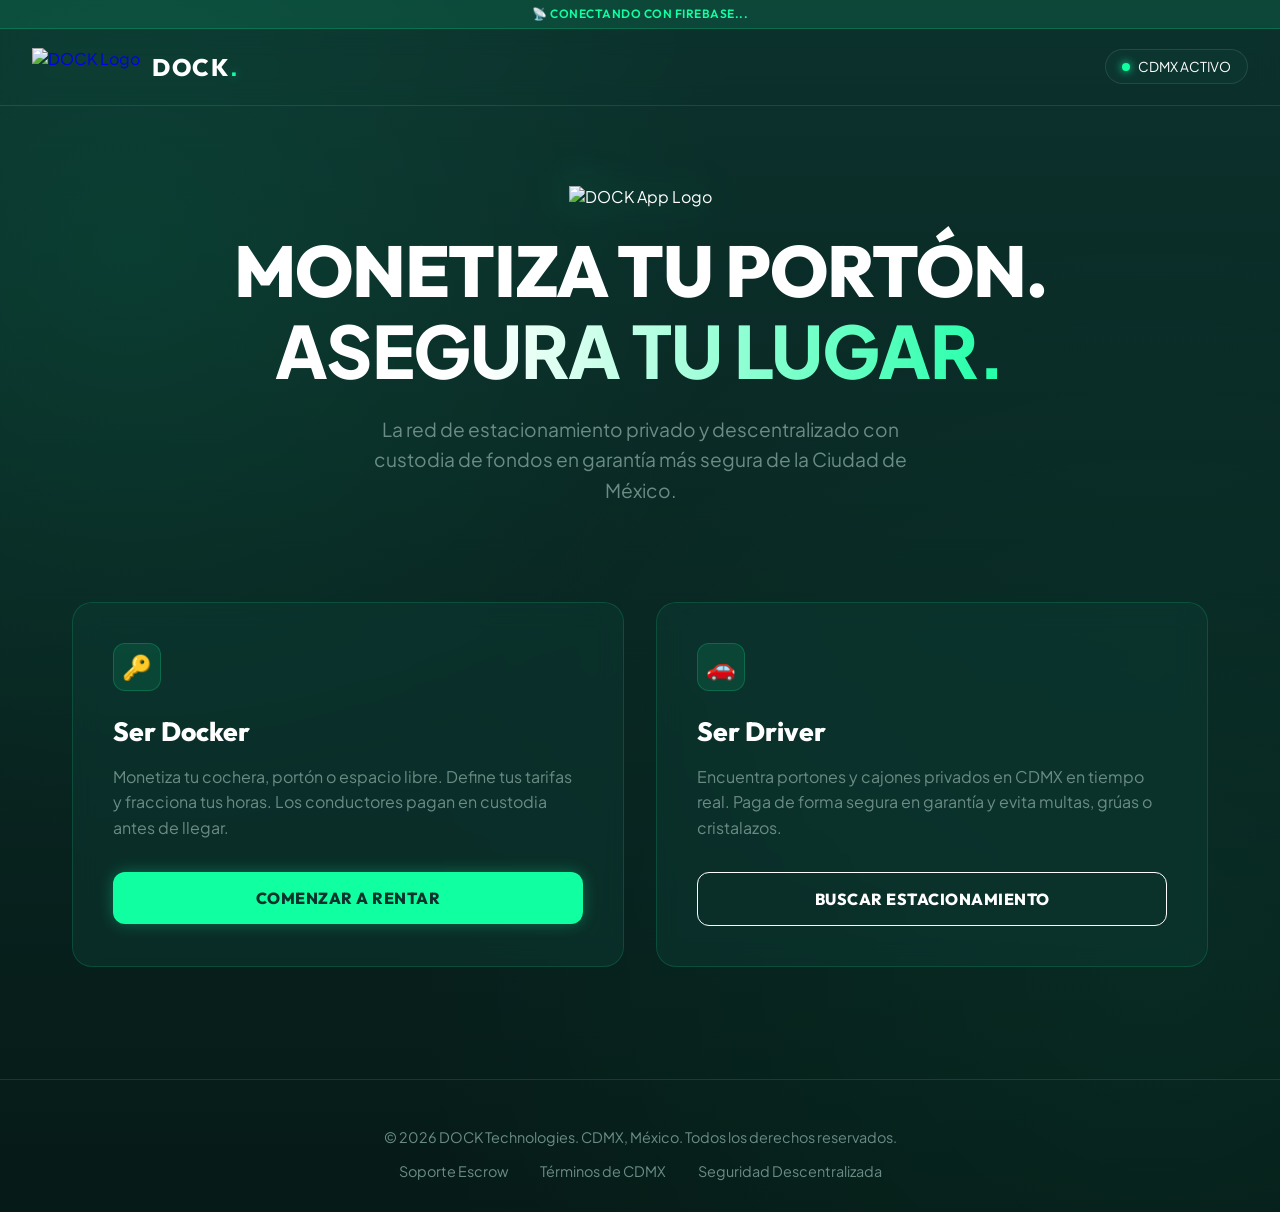
==== index.html @ d96c1703 "Add files via upload" ====
<!DOCTYPE html>
<html lang="es">
<head>
  <meta charset="UTF-8">
  <meta name="viewport" content="width=device-width, initial-scale=1.0">
  <title>DOCK - Monetiza tu portón. Asegura tu lugar.</title>
  <link rel="stylesheet" href="style.css">
  <link rel="icon" type="image/png" href="https://imgur.com/uaVmfzb.png">
  <meta name="description" content="DOCK es la plataforma escrow de estacionamiento privado en la CDMX. Renta tu cochera o encuentra un lugar seguro al instante.">
</head>
<body>
  <!-- Firebase Database Status Banner -->
  <div class="db-status-banner" id="dbStatusBanner">
    📡 CONECTANDO CON FIREBASE...
  </div>

  <header>
    <a href="#" class="logo-container">
      <img src="https://imgur.com/uaVmfzb.png" alt="DOCK Logo" class="logo-img">
      <span class="logo-text">DOCK<span>.</span></span>
    </a>
    <div class="nav-user">
      <div class="user-badge">
        <span class="badge-dot"></span>
        <span>CDMX ACTIVO</span>
      </div>
    </div>
  </header>

  <section class="hero">
    <img src="https://imgur.com/aBwA2YJ.png" alt="DOCK App Logo" class="hero-logo">
    <h1>Monetiza tu portón. <span>Asegura tu lugar.</span></h1>
    <p>La red de estacionamiento privado y descentralizado con custodia de fondos en garantía más segura de la Ciudad de México.</p>
  </section>

  <main class="container">
    <div class="grid-2">
      <!-- Docker Card -->
      <div class="card" onclick="openAuth('docker')">
        <div class="role-icon">🔑</div>
        <h2 class="card-title">Ser Docker</h2>
        <p class="card-desc">Monetiza tu cochera, portón o espacio libre. Define tus tarifas y fracciona tus horas. Los conductores pagan en custodia antes de llegar.</p>
        <button class="btn btn-primary">Comenzar a Rentar</button>
      </div>

      <!-- Driver Card -->
      <div class="card" onclick="openAuth('driver')">
        <div class="role-icon">🚗</div>
        <h2 class="card-title">Ser Driver</h2>
        <p class="card-desc">Encuentra portones y cajones privados en CDMX en tiempo real. Paga de forma segura en garantía y evita multas, grúas o cristalazos.</p>
        <button class="btn btn-secondary">Buscar Estacionamiento</button>
      </div>
    </div>
  </main>

  <!-- Auth Gateway Modal -->
  <div class="auth-overlay" id="authOverlay">
    <div class="auth-modal">
      <button class="close-modal" onclick="closeAuth()">&times;</button>
      <div style="text-align: center; margin-bottom: 1.5rem;">
        <img src="https://imgur.com/uaVmfzb.png" alt="DOCK Logo" style="height: 50px; margin-bottom: 0.5rem;">
        <h2 style="font-weight: 800; text-transform: uppercase; letter-spacing: 1px; font-size: 1.5rem;">Terminal DOCK</h2>
        <p style="color: var(--gray); font-size: 0.85rem; margin-top: 0.25rem;" id="authRoleText">Únete a la red descentralizada de CDMX</p>
      </div>
      
      <form id="authForm" onsubmit="handleAuth(event)">
        <div class="form-group">
          <label class="form-label" for="userPhone">Número de Teléfono (10 dígitos)</label>
          <input class="form-input" type="tel" id="userPhone" placeholder="Ej. 5512345678" pattern="[0-9]{10}" required>
          <p style="font-size: 0.75rem; color: var(--gray); margin-top: 0.25rem;">Servirá como identificador único de cuenta en Firestore.</p>
        </div>

        <div class="form-group">
          <label class="form-label" for="userName">Nombre Completo</label>
          <input class="form-input" type="text" id="userName" placeholder="Ej. Luis Roberto" required>
        </div>

        <button type="submit" class="btn btn-primary" id="submitBtn">Acceder a la Red</button>
      </form>
      
      <div class="legal-card" style="margin-top: 1.5rem; padding: 1rem; border-color: rgba(255,255,255,0.1); background: rgba(255,255,255,0.02);">
        <p class="legal-text" style="font-size: 0.75rem; color: var(--gray); line-height: 1.4;">
          Al registrarte, confirmas conocer y aceptar las directrices de retiro de vehículos por grúa CDMX tras el límite estricto de 10 minutos de tolerancia.
        </p>
      </div>
    </div>
  </div>

  <footer>
    <p>&copy; 2026 DOCK Technologies. CDMX, México. Todos los derechos reservados.</p>
    <div class="footer-links">
      <a href="#" class="footer-link">Soporte Escrow</a>
      <a href="#" class="footer-link">Términos de CDMX</a>
      <a href="#" class="footer-link">Seguridad Descentralizada</a>
    </div>
  </footer>

  <!-- Firebase Scripts (Modular SDK v10 via CDN) -->
  <script type="module">
    import { db } from "./firebase-config.js";
    import { doc, getDoc, setDoc, serverTimestamp } from "https://www.gstatic.com/firebasejs/10.8.0/firebase-firestore.js";

    let isMock = false;

    // Test configuration values
    try {
      if (!db || !db.app || db.app.options.apiKey === "YOUR_API_KEY_HERE") {
        throw new Error("No configured keys");
      }
      document.getElementById('dbStatusBanner').innerText = "📡 CONECTADO A FIRESTORE (gowash-5e31a)";
      document.getElementById('dbStatusBanner').style.background = "rgba(15, 255, 161, 0.1)";
      document.getElementById('dbStatusBanner').style.color = "var(--neon)";
    } catch (err) {
      setupMockFirestore();
    }

    // --- FIRESTORE MOCK SYSTEM FOR LOCALHOST / GITHUB PAGES ---
    function setupMockFirestore() {
      isMock = true;
      document.getElementById('dbStatusBanner').innerText = "⚡ MODO SIMULADOR LOCAL (LocalStorage fallback)";
      document.getElementById('dbStatusBanner').className = "db-status-banner mock";

      // Mock DB methods matching modular Firestore SDK
      window.mockFirestore = {
        getDoc: async (docRef) => {
          const key = `mock_fs_${docRef.path}`;
          const val = localStorage.getItem(key);
          return {
            exists: () => !!val,
            data: () => val ? JSON.parse(val) : null
          };
        },
        setDoc: async (docRef, data) => {
          const key = `mock_fs_${docRef.path}`;
          localStorage.setItem(key, JSON.stringify(data));
          return true;
        }
      };
    }

    // Check existing session on load
    window.addEventListener("DOMContentLoaded", () => {
      const activeUser = localStorage.getItem("dock_phone");
      const activeRole = localStorage.getItem("dock_role");
      if (activeUser && activeRole) {
        redirectToDashboard(activeRole);
      }
    });

    let selectedRole = '';

    window.openAuth = function(role) {
      selectedRole = role;
      document.getElementById('authOverlay').style.display = 'flex';
      
      const roleText = document.getElementById('authRoleText');
      if (role === 'docker') {
        roleText.innerText = 'Ser Docker: Ingresa tu información para configurar tus espacios';
      } else {
        roleText.innerText = 'Ser Driver: Ingresa tu información para estacionar con custodia';
      }
    }

    window.closeAuth = function() {
      document.getElementById('authOverlay').style.display = 'none';
    }

    window.handleAuth = async function(event) {
      event.preventDefault();
      const phone = document.getElementById('userPhone').value.trim();
      const name = document.getElementById('userName').value.trim();

      if (!phone || phone.length !== 10) {
        alert("El número de teléfono debe tener exactamente 10 dígitos.");
        return;
      }

      const docPath = `usuarios/${phone}`;
      
      try {
        let userData;

        if (!isMock) {
          const docRef = doc(db, "usuarios", phone);
          const docSnap = await getDoc(docRef);
          
          if (docSnap.exists()) {
            userData = docSnap.data();
          } else {
            // For new users, save both flags as true for easy dual-role testing
            userData = {
              nombre: name,
              phone: phone,
              isDocker: true,
              isDriver: true,
              createdAt: serverTimestamp()
            };
            await setDoc(docRef, userData);
          }
        } else {
          const docRef = { path: docPath };
          const docSnap = await window.mockFirestore.getDoc(docRef);
          
          if (docSnap.exists()) {
            userData = docSnap.data();
          } else {
            userData = {
              nombre: name,
              phone: phone,
              isDocker: true,
              isDriver: true,
              createdAt: Date.now()
            };
            await window.mockFirestore.setDoc(docRef, userData);
          }
        }

        // Store configuration in local session
        localStorage.setItem("dock_phone", userData.phone);
        localStorage.setItem("dock_username", userData.nombre);
        localStorage.setItem("dock_role", selectedRole);
        localStorage.setItem("dock_user_isDocker", userData.isDocker ? "true" : "false");
        localStorage.setItem("dock_user_isDriver", userData.isDriver ? "true" : "false");

        redirectToDashboard(selectedRole);

      } catch (err) {
        console.error("Auth error: ", err);
        alert("Error de red o conexión al iniciar sesión. Revisa tu consola.");
      }
    }

    function redirectToDashboard(role) {
      if (role === 'docker') {
        window.location.href = 'docker-dashboard.html';
      } else {
        window.location.href = 'driver-dashboard.html';
      }
    }
  </script>
</body>
</html>
---- style.css ----
@import url('https://fonts.googleapis.com/css2?family=Outfit:wght@300;400;600;800&family=Plus+Jakarta+Sans:wght@300;400;600;800&family=Share+Tech+Mono&display=swap');

:root {
  --bg: #0c322d;
  --bg-rgb: 12, 50, 45;
  --neon: #0fffa1;
  --neon-rgb: 15, 255, 161;
  --white: #ffffff;
  --white-rgb: 255, 255, 255;
  --gray: #6b8c85;
  --error: #ff4a4a;
}

* {
  box-sizing: border-box;
  margin: 0;
  padding: 0;
  font-family: 'Plus Jakarta Sans', 'Outfit', sans-serif;
  -webkit-font-smoothing: antialiased;
}

body {
  background-color: var(--bg);
  background-image: 
    radial-gradient(circle at 10% 20%, rgba(15, 255, 161, 0.08) 0%, transparent 40%),
    radial-gradient(circle at 90% 80%, rgba(15, 255, 161, 0.05) 0%, transparent 50%),
    linear-gradient(rgba(12, 50, 45, 0.95), rgba(6, 26, 23, 0.99));
  color: var(--white);
  min-height: 100vh;
  display: flex;
  flex-direction: column;
  overflow-x: hidden;
}

/* Header & Navigation */
header {
  padding: 1.2rem 2rem;
  display: flex;
  justify-content: space-between;
  align-items: center;
  border-bottom: 1px solid rgba(255, 255, 255, 0.1);
  backdrop-filter: blur(12px);
  -webkit-backdrop-filter: blur(12px);
  position: sticky;
  top: 0;
  z-index: 100;
}

.logo-container {
  display: flex;
  align-items: center;
  gap: 0.75rem;
  text-decoration: none;
}

.logo-img {
  height: 38px;
  width: auto;
}

.logo-text {
  font-size: 1.5rem;
  font-weight: 800;
  letter-spacing: 1.5px;
  color: var(--white);
  text-transform: uppercase;
  font-family: 'Outfit', sans-serif;
}

.logo-text span {
  color: var(--neon);
  text-shadow: 0 0 10px rgba(15, 255, 161, 0.5);
}

.nav-user {
  display: flex;
  align-items: center;
  gap: 1.2rem;
}

/* Role Switch Toggle UI */
.role-switch-container {
  display: flex;
  background: rgba(255, 255, 255, 0.05);
  border: 1px solid rgba(255, 255, 255, 0.1);
  border-radius: 50px;
  padding: 0.2rem;
  align-items: center;
}

.role-switch-btn {
  background: transparent;
  border: none;
  color: var(--gray);
  padding: 0.4rem 1.2rem;
  border-radius: 50px;
  font-size: 0.85rem;
  font-weight: 600;
  cursor: pointer;
  transition: all 0.2s ease;
  font-family: 'Outfit', sans-serif;
}

.role-switch-btn.active {
  background: var(--neon);
  color: var(--bg);
  box-shadow: 0 0 10px rgba(15, 255, 161, 0.3);
}

.user-badge {
  background: rgba(15, 60, 54, 0.45);
  border: 1px solid rgba(255, 255, 255, 0.1);
  padding: 0.5rem 1rem;
  border-radius: 50px;
  font-size: 0.85rem;
  display: flex;
  align-items: center;
  gap: 0.5rem;
}

.badge-dot {
  width: 8px;
  height: 8px;
  background-color: var(--neon);
  border-radius: 50%;
  box-shadow: 0 0 8px var(--neon);
}

.logout-btn {
  background: transparent;
  border: 1px solid var(--error);
  color: var(--error);
  padding: 0.5rem 1rem;
  border-radius: 50px;
  cursor: pointer;
  font-size: 0.85rem;
  transition: all 0.2s ease;
}

.logout-btn:hover {
  background: var(--error);
  color: var(--white);
  box-shadow: 0 0 10px rgba(255, 74, 74, 0.4);
}

/* Firebase Database Status Banner */
.db-status-banner {
  background: rgba(15, 255, 161, 0.1);
  border-bottom: 1px solid rgba(15, 255, 161, 0.2);
  text-align: center;
  font-size: 0.75rem;
  padding: 0.4rem;
  font-weight: 600;
  color: var(--neon);
  letter-spacing: 0.5px;
  font-family: 'Outfit', sans-serif;
}

.db-status-banner.mock {
  background: rgba(255, 255, 255, 0.05);
  border-bottom: 1px solid rgba(255, 255, 255, 0.1);
  color: var(--gray);
}

/* Hero Section */
.hero {
  padding: 5rem 2rem 3rem;
  text-align: center;
  max-width: 900px;
  margin: 0 auto;
}

.hero-logo {
  width: 110px;
  height: auto;
  margin-bottom: 1.5rem;
  filter: drop-shadow(0 0 20px rgba(15, 255, 161, 0.3));
  animation: float 4s ease-in-out infinite;
}

@keyframes float {
  0%, 100% { transform: translateY(0); }
  50% { transform: translateY(-8px); }
}

.hero h1 {
  font-size: 3.5rem;
  font-weight: 800;
  line-height: 1.1;
  margin-bottom: 1.5rem;
  text-transform: uppercase;
  letter-spacing: -1px;
  font-family: 'Outfit', sans-serif;
}

.hero h1 span {
  display: block;
  background: linear-gradient(90deg, var(--white) 30%, var(--neon) 100%);
  -webkit-background-clip: text;
  -webkit-text-fill-color: transparent;
}

.hero p {
  color: var(--gray);
  font-size: 1.2rem;
  max-width: 600px;
  margin: 0 auto 3rem;
  line-height: 1.6;
}

/* Container & Grid Layout */
.container {
  max-width: 1200px;
  margin: 0 auto;
  padding: 0 2rem 4rem;
  width: 100%;
}

.grid-2 {
  display: grid;
  grid-template-columns: repeat(auto-fit, minmax(320px, 1fr));
  gap: 2rem;
  margin-bottom: 3rem;
}

/* Premium Dark Glassmorphism Bento Card */
.card, .bento-card {
  background: rgba(15, 60, 54, 0.45);
  backdrop-filter: blur(12px);
  -webkit-backdrop-filter: blur(12px);
  border: 1px solid rgba(15, 255, 161, 0.15);
  border-radius: 20px;
  padding: 2.5rem;
  transition: transform 0.3s cubic-bezier(0.16, 1, 0.3, 1), border-color 0.3s ease, box-shadow 0.3s ease;
  position: relative;
  overflow: hidden;
}

.card:hover {
  transform: translateY(-6px);
  border-color: var(--neon);
  box-shadow: 0 12px 30px rgba(15, 255, 161, 0.1);
}

.card-title {
  font-size: 1.65rem;
  font-weight: 800;
  margin-bottom: 1rem;
  display: flex;
  align-items: center;
  gap: 0.75rem;
  font-family: 'Outfit', sans-serif;
}

.card-desc {
  color: var(--gray);
  line-height: 1.6;
  margin-bottom: 2rem;
  font-size: 1.0rem;
}

/* Onboarding Roles Icons */
.role-icon {
  width: 48px;
  height: 48px;
  background: rgba(15, 255, 161, 0.1);
  border: 1px solid rgba(15, 255, 161, 0.2);
  border-radius: 12px;
  display: flex;
  align-items: center;
  justify-content: center;
  font-size: 1.5rem;
  margin-bottom: 1.5rem;
}

/* Auth Portal Modal */
.auth-overlay {
  display: none;
  position: fixed;
  top: 0;
  left: 0;
  width: 100vw;
  height: 100vh;
  background: rgba(6, 26, 23, 0.85);
  backdrop-filter: blur(8px);
  -webkit-backdrop-filter: blur(8px);
  z-index: 1000;
  align-items: center;
  justify-content: center;
}

.auth-modal {
  background: var(--bg);
  border: 2px solid var(--neon);
  border-radius: 20px;
  width: 90%;
  max-width: 450px;
  padding: 2.5rem;
  box-shadow: 0 0 40px rgba(15, 255, 161, 0.2);
  position: relative;
}

.close-modal {
  position: absolute;
  top: 1.25rem;
  right: 1.25rem;
  background: transparent;
  border: none;
  color: var(--gray);
  font-size: 1.5rem;
  cursor: pointer;
  transition: color 0.2s ease;
}

.close-modal:hover {
  color: var(--white);
}

/* Forms, Inputs & Labels */
.form-group {
  margin-bottom: 1.5rem;
}

.form-label {
  display: block;
  font-size: 0.85rem;
  text-transform: uppercase;
  letter-spacing: 1px;
  margin-bottom: 0.5rem;
  color: var(--gray);
  font-weight: 600;
}

.form-input {
  width: 100%;
  background: rgba(255, 255, 255, 0.05);
  border: 1px solid rgba(255, 255, 255, 0.1);
  border-radius: 12px;
  padding: 0.85rem 1.25rem;
  color: var(--white);
  font-size: 1rem;
  transition: all 0.3s ease;
}

.form-input:focus {
  outline: none;
  border-color: var(--neon);
  background: rgba(15, 255, 161, 0.05);
  box-shadow: 0 0 10px rgba(15, 255, 161, 0.25);
}

/* Action Buttons */
.btn {
  display: inline-flex;
  align-items: center;
  justify-content: center;
  width: 100%;
  padding: 1rem;
  border-radius: 12px;
  font-weight: 800;
  font-size: 1.0rem;
  cursor: pointer;
  transition: all 0.2s ease;
  border: none;
  font-family: 'Outfit', sans-serif;
  text-transform: uppercase;
  letter-spacing: 0.5px;
}

.btn-primary {
  background: var(--neon);
  color: var(--bg);
  box-shadow: 0 0 15px rgba(15, 255, 161, 0.3);
}

.btn-primary:hover {
  transform: translateY(-2px);
  box-shadow: 0 0 25px rgba(15, 255, 161, 0.5);
}

.btn-secondary {
  background: transparent;
  border: 1px solid var(--white);
  color: var(--white);
}

.btn-secondary:hover {
  background: var(--white);
  color: var(--bg);
}

/* Bento Cards Layout */
.bento-grid {
  display: grid;
  grid-template-columns: 1fr;
  gap: 2rem;
}

@media (min-width: 768px) {
  .bento-grid {
    grid-template-columns: 2fr 3fr;
  }
  .hero h1 {
    font-size: 4.5rem;
  }
}

/* Telemetry Circular Elements */
.telemetry-grid {
  display: grid;
  grid-template-columns: repeat(auto-fill, minmax(200px, 1fr));
  gap: 1.5rem;
}

.telemetry-dial {
  aspect-ratio: 1;
  background: rgba(12, 50, 45, 0.4);
  border-radius: 50%;
  display: flex;
  flex-direction: column;
  align-items: center;
  justify-content: center;
  position: relative;
  cursor: pointer;
  transition: all 0.3s ease;
  padding: 1.5rem;
  text-align: center;
}

.dial-vacant {
  border: 2px dashed var(--neon);
  box-shadow: inset 0 0 15px rgba(15, 255, 161, 0.1);
}

.dial-vacant:hover {
  border-style: solid;
  box-shadow: inset 0 0 25px rgba(15, 255, 161, 0.2), 0 0 15px rgba(15, 255, 161, 0.2);
  transform: scale(1.02);
}

/* Circular glowing border for occupied slots */
.dial-occupied {
  border: 2px solid var(--white);
  box-shadow: 0 0 15px var(--neon);
}

.dial-occupied:hover {
  box-shadow: 0 0 25px var(--neon);
  transform: scale(1.02);
}

.dial-status {
  font-size: 0.75rem;
  letter-spacing: 2px;
  text-transform: uppercase;
  font-weight: 800;
  margin-bottom: 0.25rem;
}

.dial-vacant .dial-status {
  color: var(--neon);
  text-shadow: 0 0 5px rgba(15, 255, 161, 0.3);
}

.dial-occupied .dial-status {
  color: var(--white);
}

.dial-number {
  font-size: 1.75rem;
  font-weight: 800;
  margin-bottom: 0.5rem;
  font-family: 'Outfit', sans-serif;
}

.dial-label {
  font-size: 0.8rem;
  color: var(--gray);
}

.dial-timer-svg {
  position: absolute;
  top: 0;
  left: 0;
  width: 100%;
  height: 100%;
  transform: rotate(-90deg);
  pointer-events: none;
}

.dial-timer-svg circle {
  fill: none;
  stroke-width: 4;
}

.dial-timer-svg .track {
  stroke: rgba(255, 255, 255, 0.1);
}

.dial-timer-svg .progress {
  stroke: var(--neon);
  stroke-dasharray: 283;
  stroke-dashoffset: 0;
  transition: stroke-dashoffset 1s linear;
}

.dial-occupied-meta {
  font-family: 'Share Tech Mono', monospace;
  font-size: 0.9rem;
  color: var(--neon);
  margin-top: 0.5rem;
  z-index: 1;
}

.dial-client-nickname {
  font-weight: 600;
  font-size: 0.95rem;
  color: var(--white);
  overflow: hidden;
  text-overflow: ellipsis;
  white-space: nowrap;
  max-width: 90%;
  z-index: 1;
}

.dial-cost {
  font-family: 'Share Tech Mono', monospace;
  font-size: 1.1rem;
  color: var(--white);
  font-weight: 700;
  margin-top: 0.25rem;
  z-index: 1;
}

/* Image Upload Mock Slot */
.upload-container {
  border: 2px dashed rgba(255, 255, 255, 0.1);
  border-radius: 16px;
  padding: 2rem;
  text-align: center;
  cursor: pointer;
  transition: all 0.2s ease;
  position: relative;
  overflow: hidden;
  height: 180px;
  display: flex;
  flex-direction: column;
  align-items: center;
  justify-content: center;
  background: rgba(255, 255, 255, 0.02);
}

.upload-container:hover {
  border-color: var(--neon);
  background: rgba(15, 255, 161, 0.02);
}

.upload-preview {
  position: absolute;
  top: 0;
  left: 0;
  width: 100%;
  height: 100%;
  object-fit: cover;
  display: none;
}

.upload-icon {
  font-size: 2rem;
  color: var(--gray);
  margin-bottom: 0.5rem;
}

/* Driver Telemetry Circular Component (Big Ring) */
.timer-container {
  display: flex;
  flex-direction: column;
  align-items: center;
  margin: 2rem 0;
}

.timer-ring-wrapper {
  position: relative;
  width: 280px;
  height: 280px;
}

.timer-svg {
  width: 100%;
  height: 100%;
  transform: rotate(-90deg);
}

.timer-svg circle {
  fill: none;
  stroke-width: 8;
}

.timer-svg .track {
  stroke: rgba(255, 255, 255, 0.05);
}

.timer-svg .progress {
  stroke: var(--neon);
  stroke-linecap: round;
  stroke-dasharray: 816.8;
  stroke-dashoffset: 0;
  filter: drop-shadow(0 0 8px rgba(15, 255, 161, 0.5));
  transition: stroke-dashoffset 1s linear;
}

.timer-content {
  position: absolute;
  top: 0;
  left: 0;
  width: 100%;
  height: 100%;
  display: flex;
  flex-direction: column;
  align-items: center;
  justify-content: center;
  z-index: 1;
}

.timer-countdown {
  font-family: 'Share Tech Mono', monospace;
  font-size: 3rem;
  font-weight: 800;
  letter-spacing: 1px;
  color: var(--white);
  text-shadow: 0 0 15px rgba(255, 255, 255, 0.2);
}

.timer-label {
  font-size: 0.8rem;
  text-transform: uppercase;
  letter-spacing: 2px;
  color: var(--gray);
  margin-top: 0.5rem;
}

/* Escrow Price Display Box */
.escrow-payment-box {
  background: rgba(15, 255, 161, 0.05);
  border: 1px solid rgba(15, 255, 161, 0.2);
  border-radius: 16px;
  padding: 1.5rem;
  margin-top: 1.5rem;
  text-align: center;
}

.escrow-title {
  color: var(--neon);
  font-weight: 800;
  font-size: 1.1rem;
  margin-bottom: 0.5rem;
  text-transform: uppercase;
  letter-spacing: 1px;
}

.escrow-price {
  font-size: 2.25rem;
  font-weight: 800;
  margin: 0.5rem 0;
}

.escrow-price span {
  font-size: 1rem;
  color: var(--gray);
}

/* Legal Cards and Popups */
.legal-card {
  background: rgba(255, 74, 74, 0.05);
  border: 2px solid var(--error);
  border-radius: 20px;
  padding: 1.75rem;
  margin-top: 2rem;
  position: relative;
}

.legal-header {
  color: var(--error);
  font-weight: 800;
  font-size: 1.1rem;
  display: flex;
  align-items: center;
  gap: 0.5rem;
  margin-bottom: 0.75rem;
  text-transform: uppercase;
  letter-spacing: 1px;
  font-family: 'Outfit', sans-serif;
}

.legal-text {
  font-size: 0.85rem;
  line-height: 1.5;
  color: rgba(255, 255, 255, 0.85);
  text-align: justify;
}

.details-popup {
  display: none;
  position: fixed;
  top: 0;
  left: 0;
  width: 100vw;
  height: 100vh;
  background: rgba(6, 26, 23, 0.9);
  backdrop-filter: blur(10px);
  -webkit-backdrop-filter: blur(10px);
  z-index: 2000;
  align-items: center;
  justify-content: center;
}

.details-modal {
  background: var(--bg);
  border: 1px solid rgba(255, 255, 255, 0.1);
  border-radius: 20px;
  width: 90%;
  max-width: 500px;
  padding: 2.5rem;
  box-shadow: 0 10px 40px rgba(0, 0, 0, 0.5);
}

.details-table {
  width: 100%;
  margin: 1.5rem 0;
  border-collapse: collapse;
}

.details-table td {
  padding: 0.75rem 0;
  border-bottom: 1px solid rgba(255, 255, 255, 0.05);
}

.details-table td:first-child {
  color: var(--gray);
  font-weight: 600;
}

.details-table td:last-child {
  text-align: right;
  font-weight: 800;
}

/* Footer Section */
footer {
  margin-top: auto;
  padding: 3rem 2rem 2rem;
  border-top: 1px solid rgba(255, 255, 255, 0.1);
  text-align: center;
  color: var(--gray);
  font-size: 0.9rem;
}

.footer-links {
  display: flex;
  justify-content: center;
  gap: 2rem;
  margin-top: 1rem;
}

.footer-link {
  color: var(--gray);
  text-decoration: none;
  transition: color 0.2s ease;
}

.footer-link:hover {
  color: var(--neon);
}
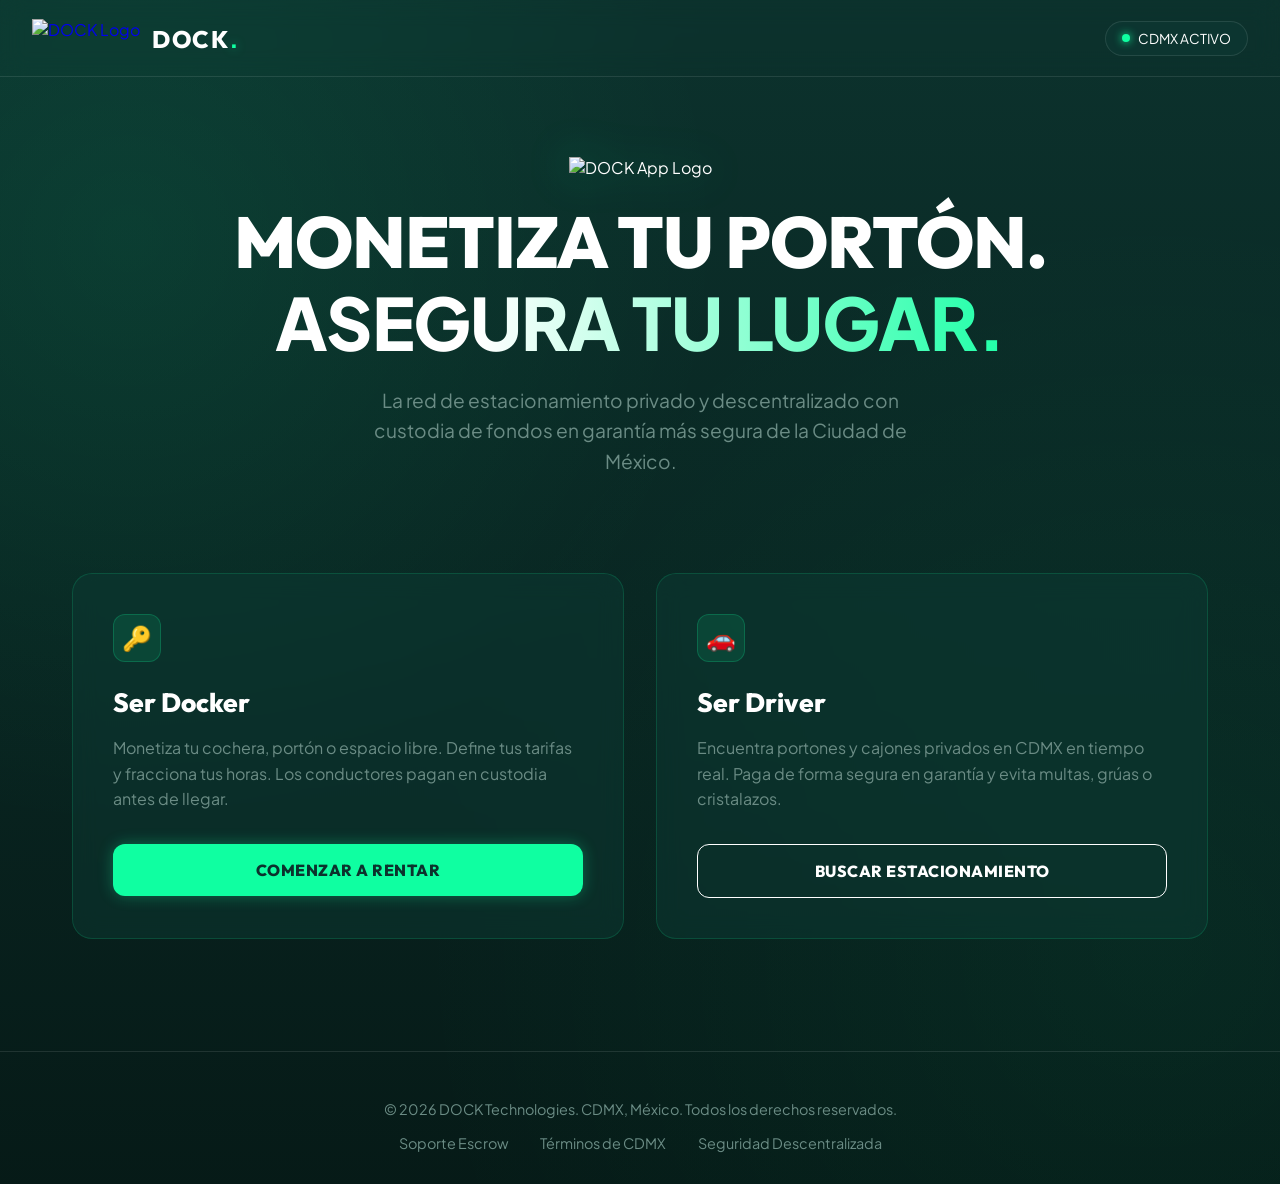
==== commit e9b74c74: "Add files via upload" ====
--- a/index.html
+++ b/index.html
@@ -9,10 +9,6 @@
   <meta name="description" content="DOCK es la plataforma escrow de estacionamiento privado en la CDMX. Renta tu cochera o encuentra un lugar seguro al instante.">
 </head>
 <body>
-  <!-- Firebase Database Status Banner -->
-  <div class="db-status-banner" id="dbStatusBanner">
-    📡 CONECTANDO CON FIREBASE...
-  </div>
 
   <header>
     <a href="#" class="logo-container">
@@ -100,16 +96,15 @@
     import { db } from "./firebase-config.js";
     import { doc, getDoc, setDoc, serverTimestamp } from "https://www.gstatic.com/firebasejs/10.8.0/firebase-firestore.js";
 
-    let isMock = false;
-
-    // Test configuration values
+    let isMock = true;
+
+    // Check if real config keys exist
     try {
-      if (!db || !db.app || db.app.options.apiKey === "YOUR_API_KEY_HERE") {
-        throw new Error("No configured keys");
-      }
-      document.getElementById('dbStatusBanner').innerText = "📡 CONECTADO A FIRESTORE (gowash-5e31a)";
-      document.getElementById('dbStatusBanner').style.background = "rgba(15, 255, 161, 0.1)";
-      document.getElementById('dbStatusBanner').style.color = "var(--neon)";
+      if (db && db.app && db.app.options.apiKey && db.app.options.apiKey !== "YOUR_API_KEY_HERE") {
+        isMock = false;
+      } else {
+        setupMockFirestore();
+      }
     } catch (err) {
       setupMockFirestore();
     }
@@ -117,8 +112,6 @@
     // --- FIRESTORE MOCK SYSTEM FOR LOCALHOST / GITHUB PAGES ---
     function setupMockFirestore() {
       isMock = true;
-      document.getElementById('dbStatusBanner').innerText = "⚡ MODO SIMULADOR LOCAL (LocalStorage fallback)";
-      document.getElementById('dbStatusBanner').className = "db-status-banner mock";
 
       // Mock DB methods matching modular Firestore SDK
       window.mockFirestore = {
